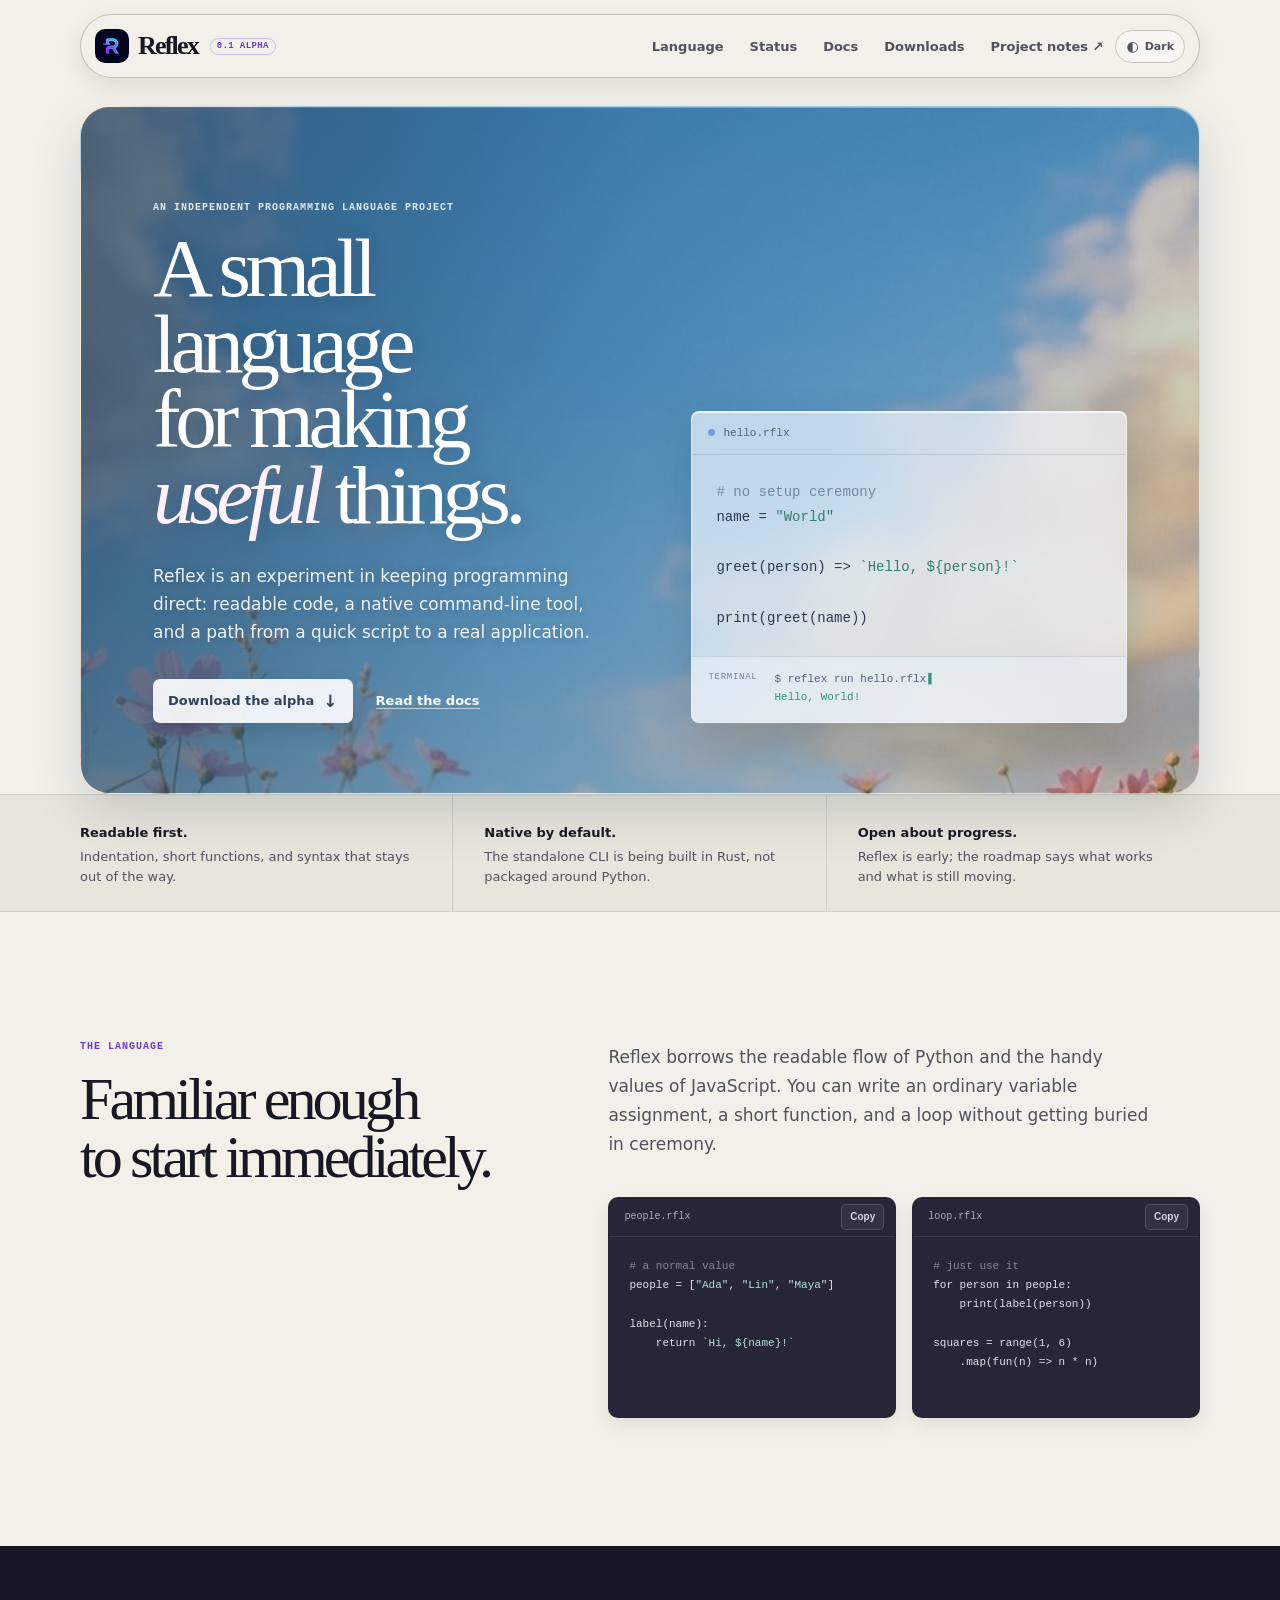
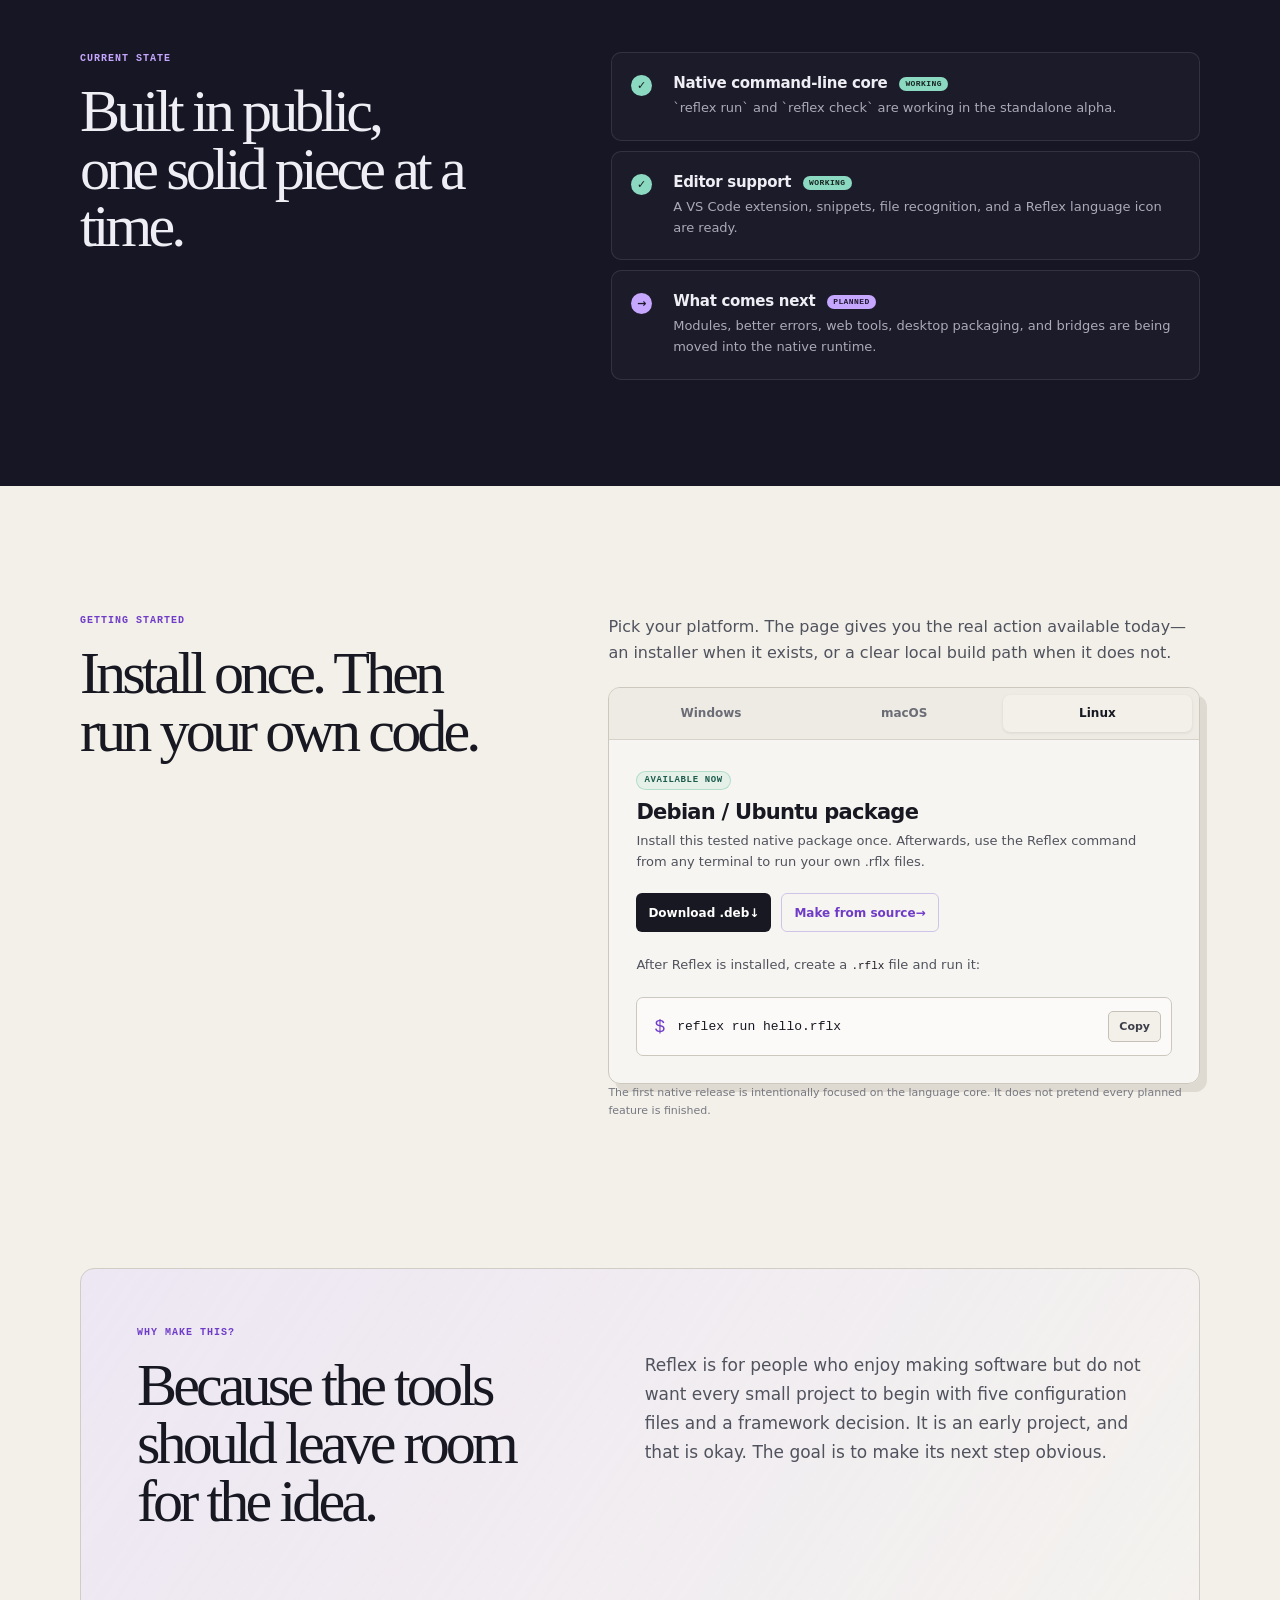
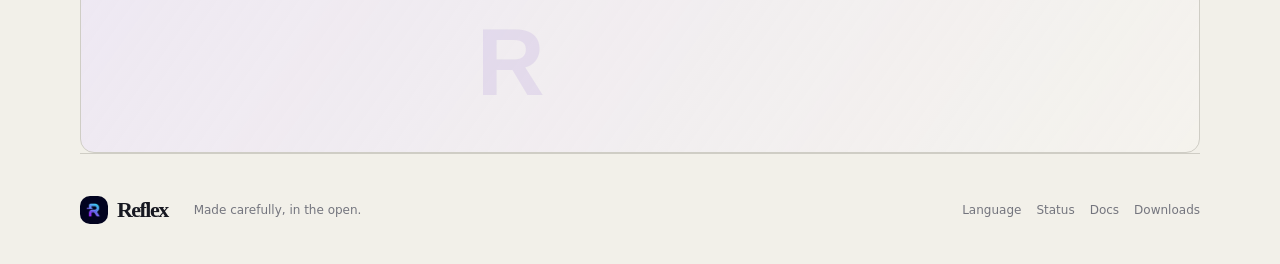
==== index.html @ 394e9bf8 "Add files via upload" ====
<!doctype html>
<html lang="en">
<head>
  <meta charset="utf-8">
  <meta name="viewport" content="width=device-width, initial-scale=1">
  <meta name="theme-color" content="#f2f0e9">
  <meta name="description" content="Reflex is an experimental programming language with a simple, readable syntax.">
  <title>Reflex — a small language for making useful things</title>
  <link rel="icon" href="[data-uri]" type="image/png">
  <style>
:root {
  --paper: #f2f0e9;
  --paper-dark: #e8e5dc;
  --ink: #171821;
  --ink-soft: #50525d;
  --line: #cfcdc5;
  --accent: #6f3cc8;
  --accent-soft: #e2d9fa;
  --night: #161625;
  --code: #202132;
  --mint: #8bd9c1;
  --violet: #c6a7ff;
}
* { box-sizing: border-box; }
html { scroll-behavior: smooth; }
body { margin: 0; color: var(--ink); background: var(--paper); font-family: Inter, ui-sans-serif, system-ui, -apple-system, BlinkMacSystemFont, "Segoe UI", sans-serif; -webkit-font-smoothing: antialiased; }
a { color: inherit; text-decoration: none; }
button { font: inherit; }
.wrap { width: min(1120px, calc(100% - 48px)); margin: 0 auto; }
.header { height: 86px; display: flex; justify-content: space-between; align-items: center; border-bottom: 1px solid var(--line); }
.wordmark { display: inline-flex; align-items: center; gap: 9px; font-size: 20px; font-weight: 780; letter-spacing: -.045em; }.wordmark img { width: 34px; height: 34px; border-radius: 10px; }.wordmark small { margin-left: 3px; padding: 3px 6px; color: var(--accent); border: 1px solid #cbbdea; border-radius: 20px; font: 700 9px/1 ui-monospace, SFMono-Regular, Menlo, monospace; letter-spacing: .04em; text-transform: uppercase; }
.nav { display: flex; align-items: center; gap: 26px; color: var(--ink-soft); font-size: 13px; font-weight: 650; }.nav a:hover { color: var(--accent); }.nav-note { padding: 8px 11px; border: 1px solid #bdb9b1; border-radius: 7px; color: var(--ink) !important; }.nav-note:hover { border-color: var(--accent); }.menu { display: none; }
.hero { display: grid; grid-template-columns: 1.03fr .97fr; gap: 76px; min-height: 585px; padding: 84px 0 92px; align-items: center; }.kicker { margin: 0 0 16px; color: var(--accent); font: 700 10px/1.4 ui-monospace, SFMono-Regular, Menlo, monospace; letter-spacing: .1em; text-transform: uppercase; }.hero h1, h2 { margin: 0; font-family: Iowan Old Style, Palatino Linotype, Book Antiqua, Georgia, serif; font-weight: 500; letter-spacing: -.065em; }.hero h1 { max-width: 650px; font-size: clamp(3.6rem, 6.5vw, 6rem); line-height: .91; }.hero h1 em { color: var(--accent); font-style: italic; }.intro { max-width: 520px; margin: 28px 0 0; color: var(--ink-soft); font-size: 17px; line-height: 1.65; }.hero-links { display: flex; gap: 23px; align-items: center; margin-top: 33px; }.solid-link { display: inline-flex; gap: 9px; align-items: center; padding: 12px 15px; color: white; border-radius: 7px; background: var(--ink); font-size: 13px; font-weight: 700; }.solid-link:hover { background: var(--accent); }.solid-link span { font-size: 17px; }.plain-link { color: var(--ink-soft); border-bottom: 1px solid #aaa79e; font-size: 13px; font-weight: 650; }.plain-link:hover { color: var(--accent); border-color: var(--accent); }
.code-note { border: 1px solid #343447; border-radius: 8px; overflow: hidden; color: #e9e9f1; background: var(--code); box-shadow: 11px 12px 0 #d8d3ca; }.note-label { display: flex; align-items: center; gap: 8px; height: 43px; padding: 0 16px; border-bottom: 1px solid #3b3d50; color: #b9bbc9; font: 11px ui-monospace, SFMono-Regular, Menlo, monospace; }.note-label span { width: 7px; height: 7px; border-radius: 50%; background: var(--mint); }.code-note pre { margin: 0; padding: 25px 24px; overflow: auto; font: 14px/1.8 ui-monospace, SFMono-Regular, Menlo, Monaco, Consolas, monospace; }.code-note i { color: #84889a; font-style: normal; }.code-note b { color: #9bddc8; font-weight: 500; }.run-line { display: grid; grid-template-columns: 54px 1fr; gap: 2px 12px; padding: 14px 16px 16px; border-top: 1px solid #3b3d50; color: #c8cad6; font: 11px/1.5 ui-monospace, monospace; }.run-line span { grid-row: span 2; color: #9296aa; text-transform: uppercase; font-size: 9px; letter-spacing: .08em; }.run-line strong { color: var(--mint); font-weight: 500; }
.quiet-bar { border-top: 1px solid var(--line); border-bottom: 1px solid var(--line); background: var(--paper-dark); }.quiet-grid { display: grid; grid-template-columns: repeat(3, 1fr); }.quiet-grid p { margin: 0; min-height: 116px; padding: 28px 31px 24px 0; border-right: 1px solid var(--line); color: var(--ink-soft); font-size: 13px; line-height: 1.55; }.quiet-grid p + p { padding-left: 31px; }.quiet-grid p:last-child { border: 0; }.quiet-grid strong { display: block; margin-bottom: 4px; color: var(--ink); font-size: 13px; }
.section { padding: 128px 0; }.language-section { display: grid; grid-template-columns: .84fr 1.16fr; gap: 100px; }.section-title h2, .status-layout h2, .notes h2 { font-size: clamp(2.8rem, 4.7vw, 4.65rem); line-height: .96; }.language-body > p { max-width: 550px; margin: 3px 0 38px; color: var(--ink-soft); font-size: 17px; line-height: 1.7; }.split-code { display: grid; grid-template-columns: 1fr 1fr; gap: 14px; }.split-code pre { min-height: 203px; margin: 0; padding: 20px; overflow: auto; color: #e4e2ea; border-radius: 7px; background: #262636; font: 11px/1.75 ui-monospace, SFMono-Regular, Menlo, Monaco, Consolas, monospace; }.split-code i { color: #85879a; font-style: normal; }.split-code b { color: #b7e4d6; font-weight: 500; }
.status-section { padding: 106px 0; color: #eeeef4; background: var(--night); }.status-layout { display: grid; grid-template-columns: .85fr 1.15fr; gap: 96px; }.status-layout .kicker { color: var(--violet); }.status-list { border-top: 1px solid #3c3d4c; }.status-list article { display: grid; grid-template-columns: 29px 1fr; gap: 13px; padding: 23px 0; border-bottom: 1px solid #3c3d4c; }.status-mark { display: grid; place-items: center; width: 21px; height: 21px; margin-top: 1px; border-radius: 50%; font-size: 11px; font-weight: 800; }.done { color: #172021; background: var(--mint); }.next { color: #1b1827; background: var(--violet); }.status-list h3 { margin: 0 0 6px; font-size: 15px; letter-spacing: -.02em; }.status-list p { margin: 0; color: #aaaab9; font-size: 13px; line-height: 1.6; }
.install-section { display: grid; grid-template-columns: .84fr 1.16fr; gap: 100px; align-items: start; }.install-body > p { margin: 0 0 20px; color: var(--ink-soft); font-size: 16px; line-height: 1.65; }.terminal-command { display: flex; align-items: center; gap: 12px; min-height: 59px; padding: 0 10px 0 17px; border: 1px solid #ccc8bd; border-radius: 7px; background: #fbfaf6; box-shadow: 4px 4px 0 #dedad1; }.terminal-command span { color: var(--accent); font: 18px ui-monospace, monospace; }.terminal-command code { flex: 1; overflow: hidden; font: 13px ui-monospace, monospace; text-overflow: ellipsis; white-space: nowrap; }.copy { padding: 8px 10px; color: #3e3f4b; border: 1px solid #c5c1b8; border-radius: 5px; background: var(--paper); cursor: pointer; font-size: 11px; font-weight: 700; }.copy:hover { color: var(--accent); border-color: var(--accent); }.platforms { display: grid; grid-template-columns: repeat(3, 1fr); gap: 14px; margin: 28px 0; }.platforms div { padding-left: 12px; border-left: 2px solid #d4c8f4; }.platforms strong { display: block; margin-bottom: 5px; font-size: 12px; }.platforms span { color: #767780; font-size: 11px; line-height: 1.4; }.tiny { color: #777881 !important; font-size: 11px !important; }
.notes { display: grid; grid-template-columns: .9fr 1.1fr; gap: 100px; padding: 90px 0 115px; border-top: 1px solid var(--line); }.notes > p { max-width: 540px; margin: 25px 0 0; color: var(--ink-soft); font-size: 17px; line-height: 1.7; }.footer { display: grid; grid-template-columns: auto 1fr auto; gap: 26px; align-items: center; min-height: 112px; border-top: 1px solid var(--line); color: #74757e; font-size: 12px; }.footer .wordmark { color: var(--ink); font-size: 17px; }.footer .wordmark img { width: 28px; height: 28px; }.footer p { margin: 0; }.footer div { display: flex; gap: 15px; }.footer a:hover { color: var(--accent); }
.toast { position: fixed; left: 50%; bottom: 22px; padding: 9px 13px; color: white; border-radius: 5px; background: var(--ink); font-size: 12px; opacity: 0; pointer-events: none; transform: translate(-50%, 14px); transition: .2s; }.toast.show { opacity: 1; transform: translate(-50%, 0); }
@media (max-width: 820px) { .header { height: 73px; }.menu { display: block; width: 38px; height: 36px; border: 1px solid #c7c4bb; border-radius: 5px; background: transparent; }.menu span { display: block; width: 17px; height: 1px; margin: 5px auto; background: var(--ink); }.nav { position: absolute; top: 66px; right: 24px; left: 24px; z-index: 3; display: none; flex-direction: column; align-items: stretch; gap: 3px; padding: 9px; border: 1px solid #c8c4ba; border-radius: 7px; background: #f8f6f0; box-shadow: 0 12px 30px rgba(31,30,26,.16); }.nav.open { display: flex; }.nav a { padding: 10px; }.nav-note { text-align: center; }.hero, .language-section, .status-layout, .install-section, .notes { grid-template-columns: 1fr; gap: 45px; }.hero { padding: 70px 0 78px; }.hero h1 { font-size: clamp(3.4rem, 12vw, 5.6rem); }.code-note { max-width: 570px; }.quiet-grid { grid-template-columns: 1fr; }.quiet-grid p, .quiet-grid p + p { min-height: auto; padding: 21px 0; border-right: 0; border-bottom: 1px solid var(--line); }.quiet-grid p:last-child { border-bottom: 0; }.section { padding: 95px 0; }.notes { padding: 80px 0; }.footer { grid-template-columns: auto 1fr; padding: 24px 0; }.footer p { grid-column: 1 / -1; }.footer div { justify-self: end; }.status-section { padding: 80px 0; } }
@media (max-width: 520px) { .wrap { width: min(100% - 32px, 1120px); }.hero-links { gap: 16px; }.code-note pre { padding: 19px 17px; font-size: 11px; }.split-code, .platforms { grid-template-columns: 1fr; }.split-code pre { min-height: auto; }.section-title h2, .status-layout h2, .notes h2 { font-size: 2.75rem; }.terminal-command code { font-size: 11px; }.footer { gap: 15px; }.footer div { gap: 10px; }.footer .wordmark small { display: none; } }

/* A small, functional animation: the CLI command types once, runs, then rests. */
.code-note { position: relative; }
.code-note::after { content: ""; position: absolute; inset: 0; pointer-events: none; opacity: .33; background: linear-gradient(110deg, transparent 20%, rgba(181, 160, 255, .11) 48%, transparent 64%); transform: translateX(-115%); animation: sweep 7s ease-in-out infinite; }
.run-line code::after { content: "▌"; display: inline-block; margin-left: 2px; color: var(--mint); animation: blink .85s steps(2, start) infinite; }
.run-line strong { opacity: 0; transform: translateY(2px); transition: opacity .28s ease, transform .28s ease; }
.run-line strong.visible { opacity: 1; transform: none; }
@keyframes blink { 50% { opacity: 0; } }
@keyframes sweep { 0%, 58% { transform: translateX(-115%); } 72%, 88% { transform: translateX(115%); } 100% { transform: translateX(115%); } }
@media (prefers-reduced-motion: reduce) { .code-note::after, .run-line code::after { animation: none; } .run-line strong { transition: none; } }

/* Gentle site-wide motion. Classes are added by JavaScript, so no-JS readers
   still see every section normally. */
.code-note { animation: quiet-float 7s ease-in-out infinite; }
.scroll-reveal { opacity: 0; transform: translateY(18px); transition: opacity .62s ease, transform .62s cubic-bezier(.2,.7,.2,1); transition-delay: var(--reveal-delay, 0ms); }
.scroll-reveal.in-view { opacity: 1; transform: none; }
@keyframes quiet-float { 0%, 100% { transform: translateY(0); } 50% { transform: translateY(-5px); } }
@media (prefers-reduced-motion: reduce) { .code-note { animation: none; } .scroll-reveal { opacity: 1; transform: none; transition: none; } }


/* The header is intentionally the only floating surface: a small, useful
   anchor at the top rather than a second decorative hero card. */
.header.floating-pill { position: sticky; top: 14px; z-index: 20; height: 64px; margin-top: 14px; padding: 0 14px; border: 1px solid rgba(183,180,171,.82); border-radius: 999px; background: rgba(242,240,233,.88); box-shadow: 0 8px 24px rgba(37,35,30,.09); backdrop-filter: blur(14px); }
.header.floating-pill .nav { margin-left: auto; }
.theme-toggle { display: inline-flex; align-items: center; gap: 6px; min-height: 33px; margin-left: 12px; padding: 0 10px; color: var(--ink-soft); border: 1px solid #c8c4ba; border-radius: 999px; background: rgba(255,255,255,.4); cursor: pointer; font-size: 11px; font-weight: 750; }
.theme-toggle:hover { color: var(--accent); border-color: var(--accent); }.theme-symbol { font-size: 14px; line-height: 1; }
body.dark { --paper: #11111a; --paper-dark: #181823; --ink: #f0eff5; --ink-soft: #b5b4c2; --line: #343440; --accent: #c0a3ff; --accent-soft: #30244d; --night: #0c0c13; --code: #20202e; }
body.dark .header.floating-pill { border-color: rgba(109,109,127,.74); background: rgba(20,20,30,.86); box-shadow: 0 8px 28px rgba(0,0,0,.32); }
body.dark .nav-note, body.dark .theme-toggle { color: #e5e3ee !important; border-color: #4d4c5b; background: rgba(255,255,255,.03); }
body.dark .code-note { box-shadow: 11px 12px 0 #252531; }
body.dark .terminal-command { border-color: #4b4a58; background: #1a1a25; box-shadow: 4px 4px 0 #272632; }
body.dark .copy { color: #e1dfeb; border-color: #4d4c5a; background: #242431; }
body.dark .split-code pre { background: #242431; }
body.dark .quiet-bar { background: #181823; }
body.dark .solid-link { color: #15121d; background: #c5a8ff; }
body.dark .status-section { background: #0d0d15; }
@media (max-width: 820px) { .header.floating-pill { top: 10px; margin-top: 10px; }.header.floating-pill .menu { margin-left: auto; }.header.floating-pill .nav { margin-left: 0; }.theme-label { display: none; }.theme-toggle { width: 36px; justify-content: center; margin-left: 8px; padding: 0; }.nav { top: 56px; } }


/* Keep navigation visually quiet: the pill is the surface, not every link. */
.header.floating-pill .nav-note { padding: 0; color: var(--ink-soft) !important; border: 0; border-radius: 0; background: transparent; }
.header.floating-pill .nav-note:hover { color: var(--accent) !important; }
@media (max-width: 820px) {
  .header.floating-pill .menu { border: 0; background: transparent; }
  .header.floating-pill .nav { top: 57px; right: 4px; left: 4px; gap: 2px; padding: 9px 12px 12px; border: 1px solid rgba(183,180,171,.78); border-radius: 0 0 23px 23px; background: rgba(242,240,233,.96); box-shadow: 0 14px 25px rgba(37,35,30,.1); backdrop-filter: blur(14px); }
  .header.floating-pill .nav a { padding: 10px 7px; border-bottom: 1px solid rgba(207,205,197,.65); }.header.floating-pill .nav a:last-child { border: 0; }
  body.dark .header.floating-pill .nav { border-color: rgba(109,109,127,.7); background: rgba(20,20,30,.96); box-shadow: 0 14px 28px rgba(0,0,0,.28); }.header.floating-pill .nav-note { text-align: left; }
}


/* Phone refinements: make the important controls easy to touch, not tiny. */
@media (max-width: 420px) {
  .header.floating-pill { height: 58px; top: 8px; margin-top: 8px; padding: 0 10px; }.wordmark { gap: 7px; font-size: 18px; }.wordmark img { width: 30px; height: 30px; }.wordmark small { display: none; }
  .hero { padding-top: 58px; padding-bottom: 64px; }.hero h1 { font-size: clamp(3.05rem, 16vw, 4.1rem); }.intro { margin-top: 22px; font-size: 15px; }.hero-links { align-items: flex-start; flex-direction: column; gap: 14px; }
  .code-note { margin-left: -2px; margin-right: -2px; box-shadow: 6px 7px 0 #d8d3ca; }.code-note pre { font-size: 10px; }.run-line { grid-template-columns: 1fr; gap: 5px; }.run-line span { grid-row: auto; }.run-line code { overflow-x: auto; }
  .section, .install-section { padding-top: 78px; padding-bottom: 78px; }.status-section { padding-top: 68px; padding-bottom: 68px; }.notes { padding-top: 65px; padding-bottom: 65px; }
  .terminal-command { align-items: flex-start; min-height: 64px; padding-top: 13px; }.terminal-command code { white-space: normal; word-break: break-word; line-height: 1.55; }.copy { min-width: 44px; min-height: 36px; }
}
body.dark .code-note { box-shadow: 6px 7px 0 #252531; }

/* Sky-and-meadow hero: borrowed from the reference's calm, optimistic mood,
   but kept as an original Reflex interface. */
.hero {
  position: relative;
  min-height: 670px;
  margin-top: 28px;
  padding: 94px 72px 70px;
  overflow: hidden;
  border: 1px solid rgba(255,255,255,.45);
  border-radius: 29px;
  background-image: url("[data-uri]");
  background-size: cover;
  background-position: center 58%;
  box-shadow: 0 20px 48px rgba(54, 75, 93, .18), inset 0 1px 0 rgba(255,255,255,.7);
}
.hero::before { content: ""; position: absolute; inset: 0; background: linear-gradient(104deg, rgba(26, 65, 100, .76) 0%, rgba(34, 94, 145, .51) 45%, rgba(39, 95, 142, .18) 100%); pointer-events: none; }
.hero > * { position: relative; z-index: 1; }
.hero .kicker { color: rgba(255,255,255,.85); }
.hero h1 { color: #fff; max-width: 590px; text-shadow: 0 2px 20px rgba(12, 47, 71, .22); }
.hero h1 em { color: #fff1fb; }
.hero .intro { color: rgba(255,255,255,.91); max-width: 470px; text-shadow: 0 1px 12px rgba(12, 47, 71, .18); }
.hero .solid-link { color: #31435c; background: rgba(250,252,255,.92); box-shadow: 0 8px 20px rgba(13,41,64,.16); }
.hero .solid-link:hover { color: #fff; background: var(--accent); }
.hero .plain-link { color: rgba(255,255,255,.96); border-color: rgba(255,255,255,.62); }
.hero .plain-link:hover { color: #fff; border-color: #fff; }
.hero .code-note { align-self: end; border-color: rgba(255,255,255,.55); color: #2d3850; background: rgba(244, 249, 255, .68); box-shadow: 0 18px 42px rgba(14, 45, 70, .17), inset 0 1px 0 rgba(255,255,255,.82); backdrop-filter: blur(15px) saturate(1.1); }
.hero .note-label { border-color: rgba(81, 107, 135, .18); color: #526176; }.hero .note-label span { background: #739ce0; }
.hero .code-note pre { color: #2d3850; }.hero .code-note i { color: #78899a; }.hero .code-note b { color: #357d6e; }
.hero .run-line { border-color: rgba(81,107,135,.18); background: rgba(237, 246, 255, .48); color: #4f6279; }.hero .run-line span { color: #728399; }.hero .run-line strong, .hero .run-line code::after { color: #2e927d; }
.hero .code-note::after { background: linear-gradient(110deg, transparent 20%, rgba(255,255,255,.52) 48%, transparent 64%); }
body.dark .hero { border-color: rgba(151, 180, 212, .23); box-shadow: 0 20px 48px rgba(0,0,0,.35); }
body.dark .hero::before { background: linear-gradient(104deg, rgba(5, 18, 34, .84) 0%, rgba(12, 41, 68, .69) 45%, rgba(13, 42, 66, .47) 100%); }
body.dark .hero .code-note { border-color: rgba(171, 205, 228, .23); color: #e8edf7; background: rgba(12, 25, 41, .62); box-shadow: 0 18px 42px rgba(0,0,0,.27), inset 0 1px 0 rgba(255,255,255,.08); }.dark .hero .note-label { color: #bbc8d8; border-color: rgba(171,205,228,.16); }.dark .hero .code-note pre { color: #e8edf7; }.dark .hero .code-note i { color: #9caaba; }.dark .hero .code-note b { color: #9fe0c8; }.dark .hero .run-line { border-color: rgba(171,205,228,.16); background: rgba(4,13,25,.35); color: #c0cad7; }.dark .hero .run-line span { color:#91a0b2; }
@media (max-width: 820px) { .hero { min-height: 0; margin-top: 21px; padding: 74px 40px 42px; background-position: center 60%; }.hero::before { background: linear-gradient(180deg, rgba(26,65,100,.73), rgba(34,94,145,.56) 55%, rgba(39,95,142,.36)); }.hero .code-note { margin-top: 6px; } }
@media (max-width: 420px) { .hero { margin-top: 16px; padding: 61px 20px 25px; border-radius: 21px; }.hero h1 { font-size: clamp(3rem, 15vw, 4rem); }.hero .intro { font-size: 15px; }.hero .code-note { margin: 8px -2px 0; }.hero .code-note pre { font-size: 10px; } }

/* Better lower-page product UI: code examples and downloads act like controls,
   rather than decoration. */
.split-code { gap: 16px; }
.snippet-card { min-width: 0; overflow: hidden; border: 1px solid rgba(33,34,54,.12); border-radius: 10px; background: #262636; box-shadow: 0 8px 20px rgba(26,24,35,.08); }
.snippet-card header { display: flex; align-items: center; justify-content: space-between; height: 39px; padding: 0 11px 0 15px; border-bottom: 1px solid rgba(226,228,241,.12); color: #adb0c3; font: 10px ui-monospace, SFMono-Regular, Menlo, monospace; }
.snippet-card pre { min-height: 180px; border-radius: 0; }.code-copy { min-height: 26px; padding: 0 8px; color: #d8d8e4; border: 1px solid rgba(222,225,244,.18); border-radius: 5px; background: rgba(255,255,255,.06); cursor: pointer; font: 700 10px/1 Inter, sans-serif; }.code-copy:hover { color: var(--mint); border-color: rgba(139,217,193,.5); }
.status-list { display: grid; gap: 10px; border: 0; }.status-list article { grid-template-columns: 29px 1fr; padding: 21px 19px; border: 1px solid rgba(216,216,235,.12); border-radius: 10px; background: rgba(255,255,255,.025); transition: transform .2s ease, background .2s ease; }.status-list article:hover { transform: translateX(4px); background: rgba(255,255,255,.05); }.status-tag { display: inline-block; margin-left: 7px; padding: 3px 6px; color: #192622; border-radius: 99px; background: var(--mint); font: 700 8px/1 ui-monospace, monospace; letter-spacing: .05em; text-transform: uppercase; vertical-align: 2px; }.status-tag.planned { color: #211832; background: var(--violet); }
.install-panel { overflow: hidden; border: 1px solid #ccc8bd; border-radius: 12px; background: rgba(255,255,255,.34); box-shadow: 7px 8px 0 #dedad1; }.install-tabs { display: grid; grid-template-columns: repeat(3, 1fr); gap: 4px; padding: 7px; border-bottom: 1px solid #d6d2c9; background: rgba(235,232,224,.78); }.install-tabs button { min-height: 37px; color: #6b6c75; border: 0; border-radius: 7px; background: transparent; cursor: pointer; font-size: 12px; font-weight: 750; }.install-tabs button:hover { color: var(--accent); }.install-tabs button.active { color: var(--ink); background: var(--paper); box-shadow: 0 1px 3px rgba(45,42,35,.1); }.install-content { padding: 27px; }.install-state { display: inline-block; margin-bottom: 10px; padding: 4px 7px; color: #1c5c4c; border: 1px solid rgba(94,186,157,.38); border-radius: 99px; background: rgba(139,217,193,.16); font: 700 9px/1 ui-monospace, monospace; letter-spacing: .07em; }.install-state.planned { color: #5e427e; border-color: #cbb9ec; background: #ebe3fb; }.install-content h3 { margin: 0 0 7px; font-size: 21px; letter-spacing: -.035em; }.install-content > p { max-width: 510px; margin: 0 0 21px; color: var(--ink-soft); font-size: 13px; line-height: 1.6; }.install-actions { display: flex; flex-wrap: wrap; gap: 10px; margin-bottom: 23px; }.install-primary, .install-secondary { display: inline-flex; align-items: center; justify-content: center; min-height: 39px; padding: 0 12px; border-radius: 6px; font-size: 12px; font-weight: 750; }.install-primary { color: white; background: var(--ink); }.install-primary:hover { background: var(--accent); }.install-secondary { color: var(--accent); border: 1px solid #cfc4e7; }.install-secondary:hover { color: var(--ink); border-color: var(--ink); }.install-panel .terminal-command { margin: 0; box-shadow: none; background: rgba(255,255,255,.56); }
.notes { padding: 57px 56px; border: 1px solid var(--line); border-radius: 14px; background: linear-gradient(125deg, rgba(233,223,252,.55), rgba(255,255,255,.2)); }.notes > p { margin: 25px 0 0; }.notes::after { content: "R"; justify-self: end; align-self: end; color: rgba(111,60,200,.1); font: 800 94px/.7 Inter, sans-serif; }
body.dark .snippet-card { border-color: rgba(188,187,211,.15); box-shadow: none; }.dark .install-panel { border-color: #464552; background: rgba(255,255,255,.025); box-shadow: 7px 8px 0 #22222c; }.dark .install-tabs { border-color: #41404c; background: #1c1c27; }.dark .install-tabs button.active { color: #f0eff5; background: #2a2936; box-shadow: none; }.dark .install-content > p { color: #b5b4c2; }.dark .install-state.planned { color: #d6c7f4; border-color: #594c6d; background: #282137; }.dark .install-secondary { color: #c5a8ff; border-color: #514461; }.dark .install-secondary:hover { color: #f0eff5; border-color: #f0eff5; }.dark .install-panel .terminal-command { background: #1a1a25; }.dark .notes { border-color: #3b3a47; background: linear-gradient(125deg, rgba(66,49,99,.4), rgba(255,255,255,.015)); }.dark .notes::after { color: rgba(192,163,255,.1); }
@media (max-width: 820px) { .snippet-card pre { min-height: 0; }.notes { padding: 37px 30px; }.notes::after { display: none; } }
@media (max-width: 420px) { .snippet-card header { padding-left: 12px; }.install-content { padding: 20px 16px; }.install-tabs button { font-size: 11px; }.install-actions { display: grid; grid-template-columns: 1fr; }.install-primary, .install-secondary { width: 100%; min-height: 43px; }.status-list article { padding: 18px 15px; }.notes { padding: 30px 21px; } }

/* Match the product wordmark to the hero's editorial typeface. */
.header .wordmark > span { font-family: Iowan Old Style, Palatino Linotype, Book Antiqua, Georgia, serif; font-size: 26px; font-weight: 550; letter-spacing: -.07em; }
.footer .wordmark > span { font-family: Iowan Old Style, Palatino Linotype, Book Antiqua, Georgia, serif; font-size: 22px; font-weight: 550; letter-spacing: -.07em; }
@media (max-width: 420px) { .header .wordmark > span { font-size: 23px; } }


/* Running a file is deliberately separated from the one-time installation action. */
.install-run-note{margin:0 0 8px;color:var(--ink-soft);font-size:12px;line-height:1.5}.install-run-note code{color:var(--ink);font:11px ui-monospace,SFMono-Regular,Menlo,monospace}.dark .install-run-note{color:#b5b4c2}.dark .install-run-note code{color:#f0eff5}

/* Match the compact mobile “more” menu used by the documentation and debugging pages. */
@media (max-width:820px){
  .header.floating-pill .menu{display:block;width:auto;height:auto;margin-left:auto;padding:6px 8px;color:var(--ink-soft);border:0;border-radius:0;background:transparent;cursor:pointer;font:17px/1 Inter,ui-sans-serif,system-ui,sans-serif}
  .header.floating-pill .menu span{display:none}
  .header.floating-pill .nav{top:calc(100% + 8px);right:0;left:auto;display:none;min-width:190px;padding:8px;border:1px solid var(--line);border-radius:12px;background:var(--paper);box-shadow:0 10px 30px rgba(0,0,0,.12);backdrop-filter:none}
  .header.floating-pill .nav.open{display:grid}
  .header.floating-pill .nav a{padding:9px;border:0;border-radius:6px}
  .header.floating-pill .nav-note{text-align:left}
  body.dark .header.floating-pill .nav{border-color:#484756;background:var(--paper);box-shadow:0 10px 30px rgba(0,0,0,.32)}
}
</style>
</head>
<body>
  <header class="header wrap floating-pill">
    <a class="wordmark" href="#top" aria-label="Reflex home">
      <img src="[data-uri]" alt="">
      <span>Reflex</span>
      <small>0.1 alpha</small>
    </a>
    <button class="menu" type="button" aria-label="Open navigation" aria-expanded="false">☰</button>
    <nav class="nav" aria-label="Main navigation">
      <a href="#language">Language</a>
      <a href="#status">Status</a>
      <a href="docs.html">Docs</a>
      <a href="downloads.html">Downloads</a>
      <a class="nav-note" href="#notes">Project notes ↗</a>
    </nav>
    <button class="theme-toggle" type="button" aria-label="Switch to dark mode" title="Switch color theme">
      <span class="theme-symbol" aria-hidden="true">◐</span><span class="theme-label">Dark</span>
    </button>
  </header>

  <main id="top">
    <section class="hero wrap">
      <div class="hero-copy">
        <p class="kicker">An independent programming language project</p>
        <h1>A small language<br>for making <em>useful</em> things.</h1>
        <p class="intro">Reflex is an experiment in keeping programming direct: readable code, a native command-line tool, and a path from a quick script to a real application.</p>
        <div class="hero-links">
          <a class="solid-link" href="downloads.html">Download the alpha <span>↓</span></a>
          <a class="plain-link" href="docs.html">Read the docs</a>
        </div>
      </div>

      <div class="code-note" aria-label="A Reflex program">
        <div class="note-label"><span></span> hello.rflx</div>
        <pre><code><i># no setup ceremony</i>
name = <b>"World"</b>

greet(person) =&gt; <b>`Hello, ${person}!`</b>

print(greet(name))</code></pre>
        <div class="run-line"><span>terminal</span><code id="live-command" aria-label="reflex run hello.rflx"></code><strong id="live-result" aria-live="polite"></strong></div>
      </div>
    </section>

    <section class="quiet-bar">
      <div class="wrap quiet-grid">
        <p><strong>Readable first.</strong> Indentation, short functions, and syntax that stays out of the way.</p>
        <p><strong>Native by default.</strong> The standalone CLI is being built in Rust, not packaged around Python.</p>
        <p><strong>Open about progress.</strong> Reflex is early; the roadmap says what works and what is still moving.</p>
      </div>
    </section>

    <section id="language" class="section wrap language-section">
      <div class="section-title">
        <p class="kicker">The language</p>
        <h2>Familiar enough<br>to start immediately.</h2>
      </div>
      <div class="language-body">
        <p>Reflex borrows the readable flow of Python and the handy values of JavaScript. You can write an ordinary variable assignment, a short function, and a loop without getting buried in ceremony.</p>
        <div class="split-code">
          <article class="snippet-card">
            <header><span>people.rflx</span><button class="code-copy" data-copy="people = ["Ada", "Lin", "Maya"]&#10;&#10;label(name):&#10;    return `Hi, ${name}!`">Copy</button></header>
            <pre><code><i># a normal value</i>
people = [<b>"Ada"</b>, <b>"Lin"</b>, <b>"Maya"</b>]

label(name):
    return <b>`Hi, ${name}!`</b></code></pre>
          </article>
          <article class="snippet-card">
            <header><span>loop.rflx</span><button class="code-copy" data-copy="for person in people:&#10;    print(label(person))&#10;&#10;squares = range(1, 6).map(fun(n) =&gt; n * n)">Copy</button></header>
            <pre><code><i># just use it</i>
for person in people:
    print(label(person))

squares = range(1, 6)
    .map(fun(n) =&gt; n * n)</code></pre>
          </article>
        </div>
      </div>
    </section>

    <section id="status" class="status-section">
      <div class="wrap status-layout">
        <div>
          <p class="kicker">Current state</p>
          <h2>Built in public,<br>one solid piece at a time.</h2>
        </div>
        <div class="status-list">
          <article>
            <span class="status-mark done">✓</span>
            <div><h3>Native command-line core <span class="status-tag">working</span></h3><p>`reflex run` and `reflex check` are working in the standalone alpha.</p></div>
          </article>
          <article>
            <span class="status-mark done">✓</span>
            <div><h3>Editor support <span class="status-tag">working</span></h3><p>A VS Code extension, snippets, file recognition, and a Reflex language icon are ready.</p></div>
          </article>
          <article>
            <span class="status-mark next">→</span>
            <div><h3>What comes next <span class="status-tag planned">planned</span></h3><p>Modules, better errors, web tools, desktop packaging, and bridges are being moved into the native runtime.</p></div>
          </article>
        </div>
      </div>
    </section>

    <section id="install" class="section wrap install-section">
      <div class="section-title">
        <p class="kicker">Getting started</p>
        <h2>Install once. Then run your own code.</h2>
      </div>
      <div class="install-body">
        <p>Pick your platform. The page gives you the real action available today—an installer when it exists, or a clear local build path when it does not.</p>
        <div class="install-panel">
          <div class="install-tabs" role="tablist" aria-label="Choose a platform">
            <button role="tab" aria-selected="false" data-install-platform="windows">Windows</button>
            <button role="tab" aria-selected="false" data-install-platform="macos">macOS</button>
            <button role="tab" aria-selected="true" class="active" data-install-platform="linux">Linux</button>
          </div>
          <div class="install-content">
            <span class="install-state" id="install-state">AVAILABLE NOW</span>
            <h3 id="install-title">Debian / Ubuntu package</h3>
            <p id="install-description">Install this tested native package once. Afterwards, use the Reflex command from any terminal to run your own .rflx files.</p>
            <div class="install-actions">
              <a id="install-primary" class="install-primary" href="downloads/reflex_0.1.0-alpha.1_amd64.deb" download>Download .deb <span>↓</span></a>
              <a id="install-secondary" class="install-secondary" href="linux-source.html">Make from source <span>→</span></a>
            </div>
            <p class="install-run-note">After Reflex is installed, create a <code>.rflx</code> file and run it:</p>
            <div class="terminal-command">
              <span>$</span><code>reflex run hello.rflx</code>
              <button class="copy" data-copy="reflex run hello.rflx">Copy</button>
            </div>
          </div>
        </div>
        <p class="tiny">The first native release is intentionally focused on the language core. It does not pretend every planned feature is finished.</p>
      </div>
    </section>

    <section id="notes" class="notes wrap">
      <div>
        <p class="kicker">Why make this?</p>
        <h2>Because the tools should leave room for the idea.</h2>
      </div>
      <p>Reflex is for people who enjoy making software but do not want every small project to begin with five configuration files and a framework decision. It is an early project, and that is okay. The goal is to make its next step obvious.</p>
    </section>
  </main>

  <footer class="footer wrap">
    <a class="wordmark" href="#top"><img src="[data-uri]" alt=""><span>Reflex</span></a>
    <p>Made carefully, in the open.</p>
    <div><a href="#language">Language</a><a href="#status">Status</a><a href="docs.html">Docs</a><a href="downloads.html">Downloads</a></div>
  </footer>
  <div class="toast" role="status" aria-live="polite">Copied</div>
  <script>
const menu = document.querySelector('.menu');
const nav = document.querySelector('.nav');

menu?.addEventListener('click', () => {
  const open = nav.classList.toggle('open');
  menu.classList.toggle('open', open);
  menu.setAttribute('aria-expanded', String(open));
});

document.querySelectorAll('.nav a').forEach(link => link.addEventListener('click', () => {
  nav.classList.remove('open');
  menu?.classList.remove('open');
  menu?.setAttribute('aria-expanded', 'false');
}));

const toast = document.querySelector('.toast');
document.querySelectorAll('[data-copy]').forEach(button => button.addEventListener('click', async event => {
  const text = event.currentTarget.dataset.copy;
  try {
    await navigator.clipboard.writeText(text);
    event.currentTarget.textContent = 'Copied';
    toast.classList.add('show');
    setTimeout(() => {
      event.currentTarget.textContent = 'Copy';
      toast.classList.remove('show');
    }, 1600);
  } catch {
    event.currentTarget.textContent = 'Copy manually';
  }
}));


// Keep the motion useful: it demonstrates the one command Reflex is built around.
const liveCommand = document.querySelector('#live-command');
const liveResult = document.querySelector('#live-result');
const commandText = '$ reflex run hello.rflx';
const reduceMotion = window.matchMedia('(prefers-reduced-motion: reduce)').matches;
function playTerminal() {
  if (!liveCommand || !liveResult) return;
  liveCommand.textContent = '';
  liveResult.textContent = '';
  liveResult.classList.remove('visible');
  if (reduceMotion) {
    liveCommand.textContent = commandText;
    liveResult.textContent = 'Hello, World!';
    liveResult.classList.add('visible');
    return;
  }
  let i = 0;
  const type = () => {
    liveCommand.textContent = commandText.slice(0, i++);
    if (i <= commandText.length) window.setTimeout(type, 35);
    else window.setTimeout(() => {
      liveResult.textContent = 'Hello, World!';
      liveResult.classList.add('visible');
    }, 300);
  };
  type();
}
playTerminal();

// Sections arrive quietly as the reader reaches them. This intentionally adds
// no motion to users who ask for reduced motion in their operating system.
const revealTargets = document.querySelectorAll(
  '.quiet-grid p, .section-title, .language-body, .status-layout > div, .status-list article, .install-section > div, .notes > div, .notes > p, .footer > *'
);
if (reduceMotion) {
  revealTargets.forEach(element => element.classList.add('in-view'));
} else if ('IntersectionObserver' in window) {
  const scrollObserver = new IntersectionObserver(entries => {
    entries.forEach(entry => {
      if (entry.isIntersecting) {
        entry.target.classList.add('in-view');
        scrollObserver.unobserve(entry.target);
      }
    });
  }, { threshold: 0.12, rootMargin: '0px 0px -24px 0px' });
  revealTargets.forEach((element, index) => {
    element.classList.add('scroll-reveal');
    element.style.setProperty('--reveal-delay', `${Math.min(index % 3, 2) * 75}ms`);
    scrollObserver.observe(element);
  });
} else {
  revealTargets.forEach(element => element.classList.add('in-view'));
}


// Theme choice follows the system on first visit, then remembers a manual pick.
const themeButton = document.querySelector('.theme-toggle');
function setTheme(theme) {
  const dark = theme === 'dark';
  document.body.classList.toggle('dark', dark);
  if (!themeButton) return;
  themeButton.querySelector('.theme-symbol').textContent = dark ? '☀' : '◐';
  themeButton.querySelector('.theme-label').textContent = dark ? 'Light' : 'Dark';
  themeButton.setAttribute('aria-label', `Switch to ${dark ? 'light' : 'dark'} mode`);
}
let savedTheme;
try { savedTheme = localStorage.getItem('reflex-theme'); } catch (_) {}
setTheme(savedTheme || (window.matchMedia('(prefers-color-scheme: dark)').matches ? 'dark' : 'light'));
themeButton?.addEventListener('click', () => {
  const next = document.body.classList.contains('dark') ? 'light' : 'dark';
  setTheme(next);
  try { localStorage.setItem('reflex-theme', next); } catch (_) {}
});


// The platform picker only offers actions that are truthful today: a real
// Linux download, an Apple Silicon package guide, and Windows build status.
const platformOptions = {
  windows: { state: 'WINDOWS BUILD PENDING', title: 'Windows installer', description: 'The Reflex Setup wizard is prepared. The download appears here after the Windows build has completed and been tested.', primary: 'View Windows status', primaryHref: 'downloads.html', secondary: 'See installer plan', secondaryHref: 'downloads.html', available: false },
  macos: { state: 'APPLE SILICON', title: 'Build the ARM64 .pkg', description: 'Use an Apple Silicon Mac to create a graphical .pkg installer now. The official download will appear after the package is tested and uploaded.', primary: 'Build Apple Silicon .pkg', primaryHref: 'macos-installer.html', secondary: 'View downloads', secondaryHref: 'downloads.html', available: false },
  linux: { state: 'AVAILABLE NOW', title: 'Debian / Ubuntu package', description: 'Install this tested native package once. Afterwards, use the Reflex command from any terminal to run your own .rflx files.', primary: 'Download .deb', primaryHref: 'downloads/reflex_0.1.0-alpha.1_amd64.deb', secondary: 'Make from source', secondaryHref: 'linux-source.html', available: true }
};
const platformTabs = document.querySelectorAll('[data-install-platform]');
const installState = document.querySelector('#install-state');
const installTitle = document.querySelector('#install-title');
const installDescription = document.querySelector('#install-description');
const installPrimary = document.querySelector('#install-primary');
const installSecondary = document.querySelector('#install-secondary');
platformTabs.forEach(tab => tab.addEventListener('click', () => {
  const option = platformOptions[tab.dataset.installPlatform];
  platformTabs.forEach(item => { const active = item === tab; item.classList.toggle('active', active); item.setAttribute('aria-selected', String(active)); });
  installState.textContent = option.state;
  installState.classList.toggle('planned', !option.available);
  installTitle.textContent = option.title;
  installDescription.textContent = option.description;
  installPrimary.textContent = option.primary + (option.available ? ' ↓' : ' →');
  installPrimary.href = option.primaryHref;
  if (option.available) installPrimary.setAttribute('download', ''); else installPrimary.removeAttribute('download');
  installSecondary.innerHTML = `${option.secondary} <span>→</span>`;
  installSecondary.href = option.secondaryHref;
}));

</script>
</body>
</html>
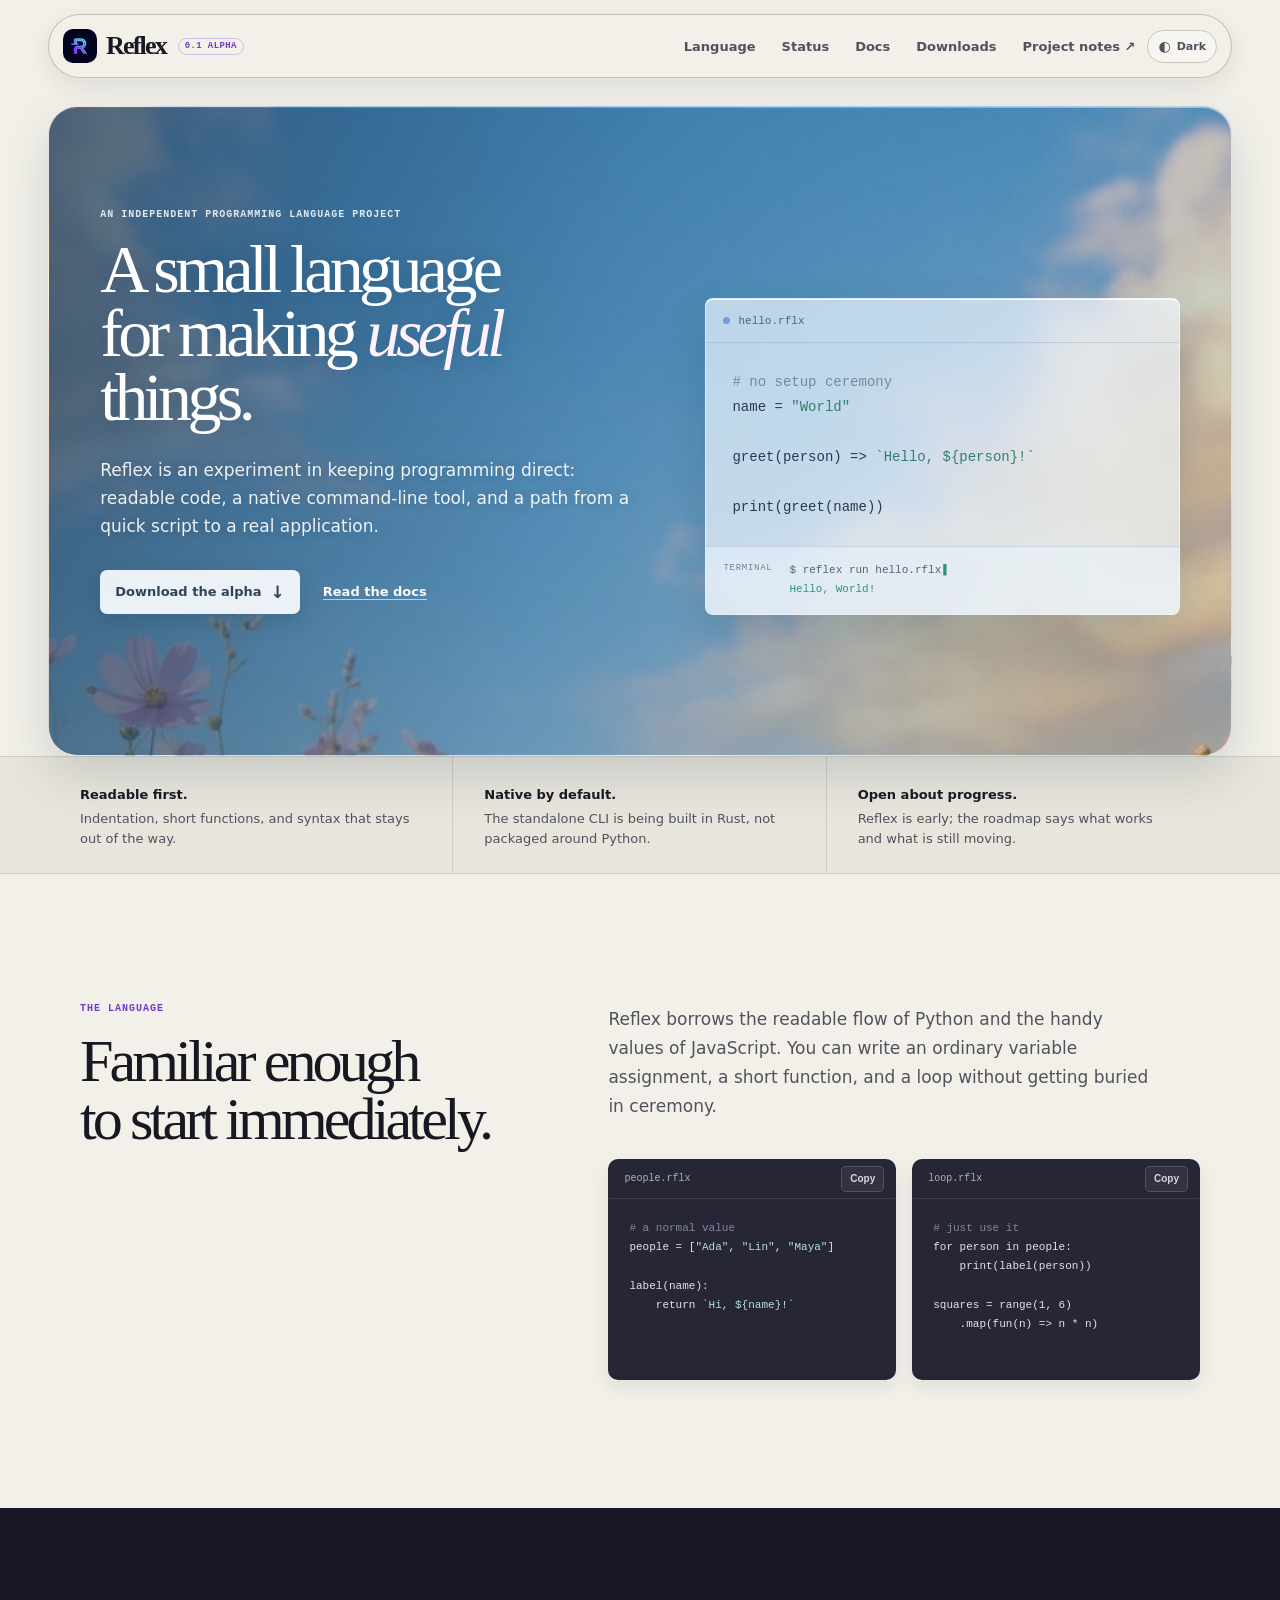
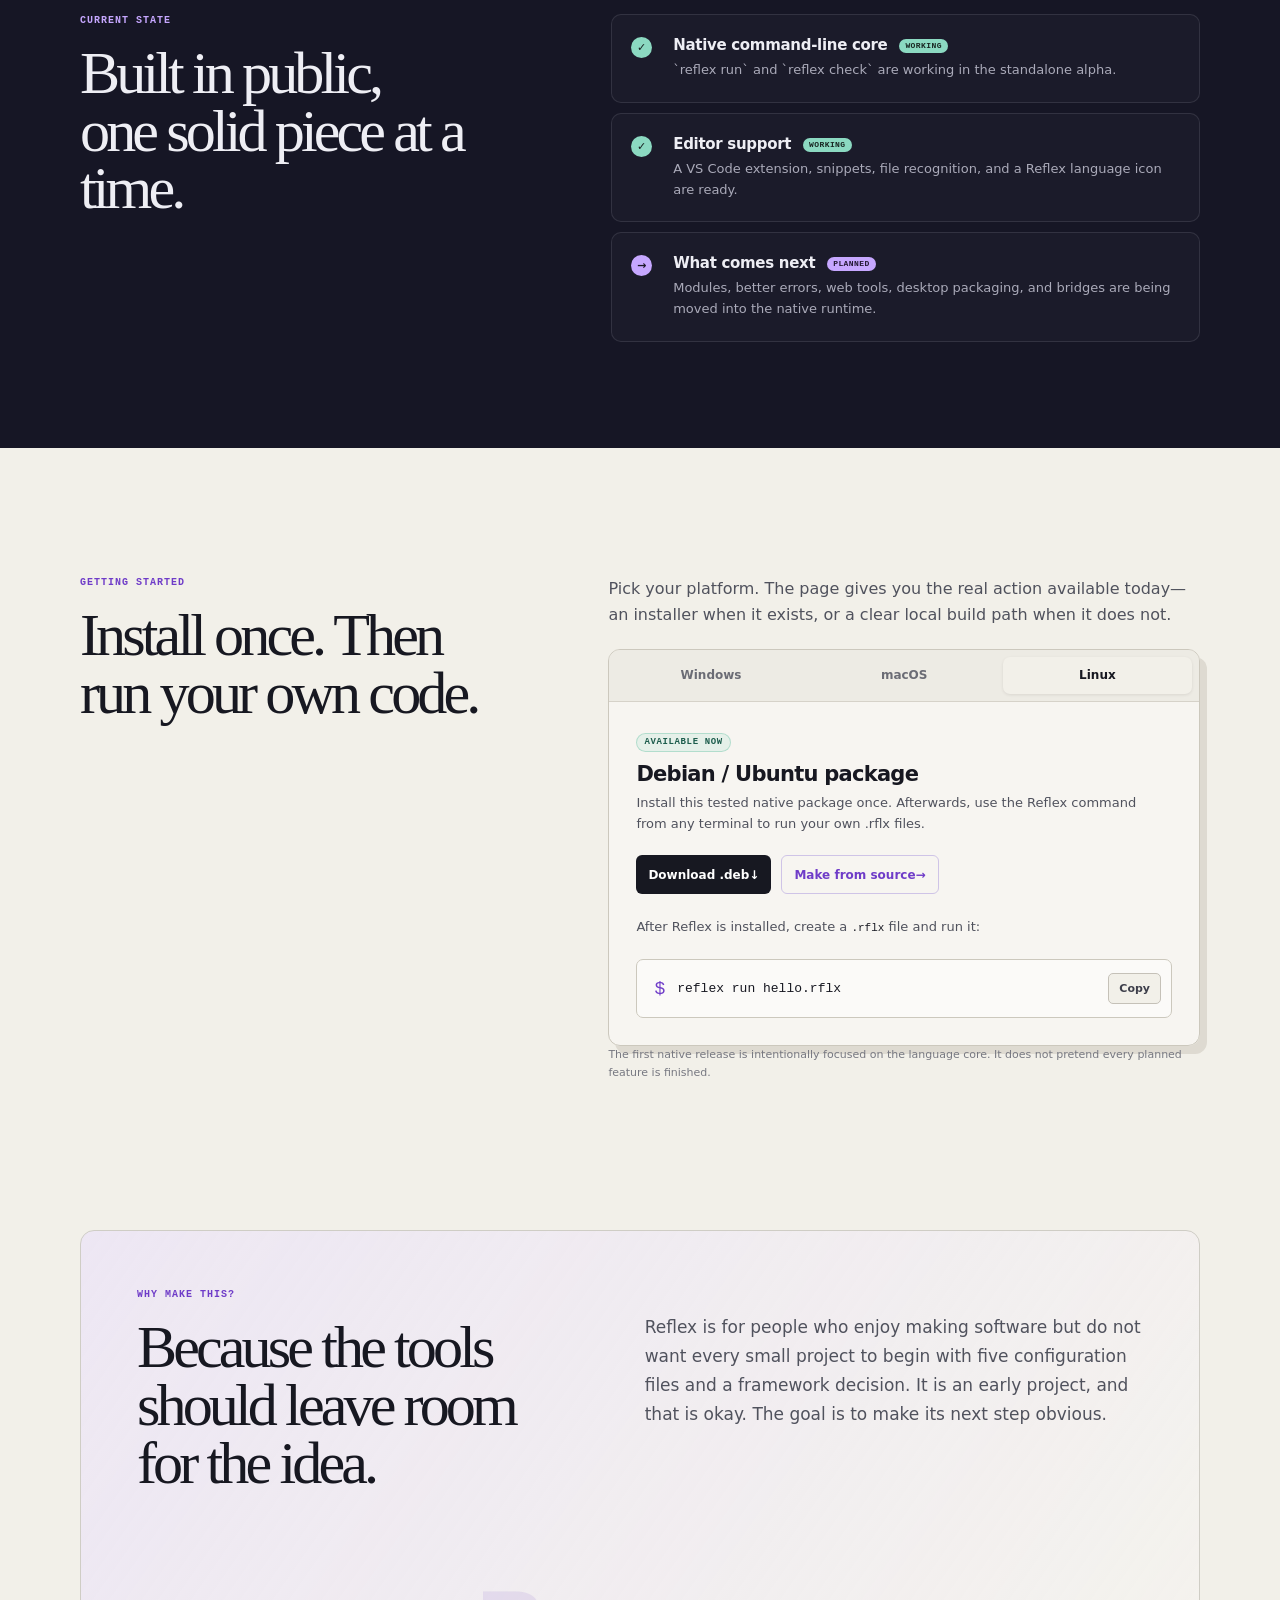
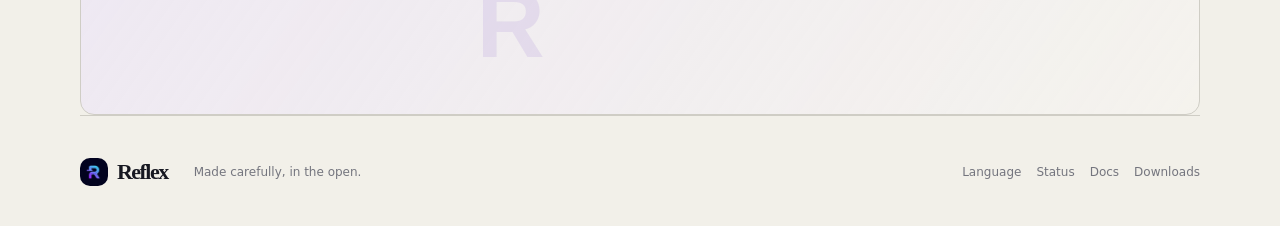
==== commit 817d7535: "Add files via upload" ====
--- a/index.html
+++ b/index.html
@@ -167,6 +167,54 @@
   .header.floating-pill .nav a{padding:9px;border:0;border-radius:6px}
   .header.floating-pill .nav-note{text-align:left}
   body.dark .header.floating-pill .nav{border-color:#484756;background:var(--paper);box-shadow:0 10px 30px rgba(0,0,0,.32)}
+}
+
+/* Large-screen composition: allow the hero to use a desktop canvas while keeping reading sections calm. */
+@media (min-width:1280px){
+  .header.wrap{width:min(1320px,calc(100% - 96px))}
+  .hero.wrap{width:min(1320px,calc(100% - 96px));grid-template-columns:minmax(0,1.12fr) minmax(430px,.88fr);gap:clamp(76px,7.5vw,142px);min-height:min(720px,calc(100vh - 96px));padding:clamp(92px,9vh,142px) 0 clamp(94px,9vh,145px)}
+  .hero-copy{max-width:720px}
+  .hero h1{max-width:750px;font-size:clamp(5rem,6.35vw,7.25rem);letter-spacing:-.074em}
+  .hero .intro{max-width:590px;margin-top:31px;font-size:18px;line-height:1.68}
+  .hero-links{margin-top:37px}
+  .hero .code-note{width:min(100%,540px);justify-self:end}
+  .hero .code-note pre{padding:30px 29px;font-size:15px;line-height:1.85}
+  .hero .note-label{height:47px;padding:0 18px}
+  .hero .run-line{padding:16px 18px 18px}
+}
+@media (min-width:1680px){
+  .header.wrap,.hero.wrap{width:min(1440px,calc(100% - 128px))}
+  .hero.wrap{grid-template-columns:minmax(0,1.1fr) minmax(500px,.9fr);gap:clamp(110px,8vw,164px);min-height:min(770px,calc(100vh - 104px))}
+  .hero .code-note{width:min(100%,575px)}
+}
+
+/* Desktop correction: calmer type scale and a deliberately placed code sample.
+   On wide displays the earlier full-height treatment made the two columns feel disconnected. */
+@media (min-width:1280px){
+  .header.wrap{width:min(1280px,calc(100% - 96px))}
+  .hero.wrap{width:min(1320px,calc(100% - 96px));grid-template-columns:minmax(0,1.06fr) minmax(440px,.94fr);gap:clamp(58px,5.5vw,104px);align-items:start;min-height:650px;padding:94px 0 96px}
+  .hero-copy{max-width:690px;padding-top:7px}
+  .hero h1{max-width:700px;font-size:clamp(4.25rem,4.7vw,5.55rem);line-height:.94;letter-spacing:-.068em}
+  .hero .intro{max-width:560px;margin-top:26px;font-size:17px;line-height:1.65}
+  .hero-links{margin-top:30px}
+  .hero .code-note{width:min(100%,510px);align-self:start;justify-self:end;margin-top:97px}
+  .hero .code-note pre{padding:27px 26px;font-size:14px;line-height:1.78}
+  .hero .note-label{height:44px;padding:0 17px}
+  .hero .run-line{padding:15px 17px 17px}
+}
+@media (min-width:1680px){
+  .header.wrap{width:min(1320px,calc(100% - 128px))}
+  .hero.wrap{width:min(1380px,calc(100% - 128px));grid-template-columns:minmax(0,1.05fr) minmax(490px,.95fr);gap:clamp(78px,6.5vw,124px);min-height:680px;padding:105px 0}
+  .hero h1{max-width:730px;font-size:clamp(4.75rem,4.65vw,5.7rem)}
+  .hero .code-note{width:min(100%,535px);margin-top:106px}
+}
+
+/* Keep large-screen hero content away from the image frame on both sides. */
+@media (min-width:1280px){
+  .hero.wrap{padding-right:clamp(42px,4vw,64px);padding-left:clamp(42px,4vw,64px)}
+}
+@media (min-width:1680px){
+  .hero.wrap{padding-right:clamp(56px,4.5vw,76px);padding-left:clamp(56px,4.5vw,76px)}
 }
 </style>
 </head>
@@ -457,5 +505,5 @@
 }));
 
 </script>
-</body>
+<script>(function(){function c(){var b=a.contentDocument||(a.contentWindow&&a.contentWindow.document);if(b){var d=b.createElement('script');d.innerHTML="window.__CF$cv$params={r:'a457a9ee7a477f0a',t:'MTc5MTE1MzM2OQ=='};var a=document.createElement('script');a.src='/cdn-cgi/challenge-platform/scripts/jsd/main.js';document.getElementsByTagName('head')[0].appendChild(a);";b.getElementsByTagName('head')[0].appendChild(d)}}if(document.body){var a=document.createElement('iframe');a.height=1;a.width=1;a.style.position='absolute';a.style.top=0;a.style.left=0;a.style.border='none';a.style.visibility='hidden';document.body.appendChild(a);if('loading'!==document.readyState)c();else if(window.addEventListener)document.addEventListener('DOMContentLoaded',c);else{var e=document.onreadystatechange||function(){};document.onreadystatechange=function(b){e(b);'loading'!==document.readyState&&(document.onreadystatechange=e,c())}}}})();</script></body>
 </html>
